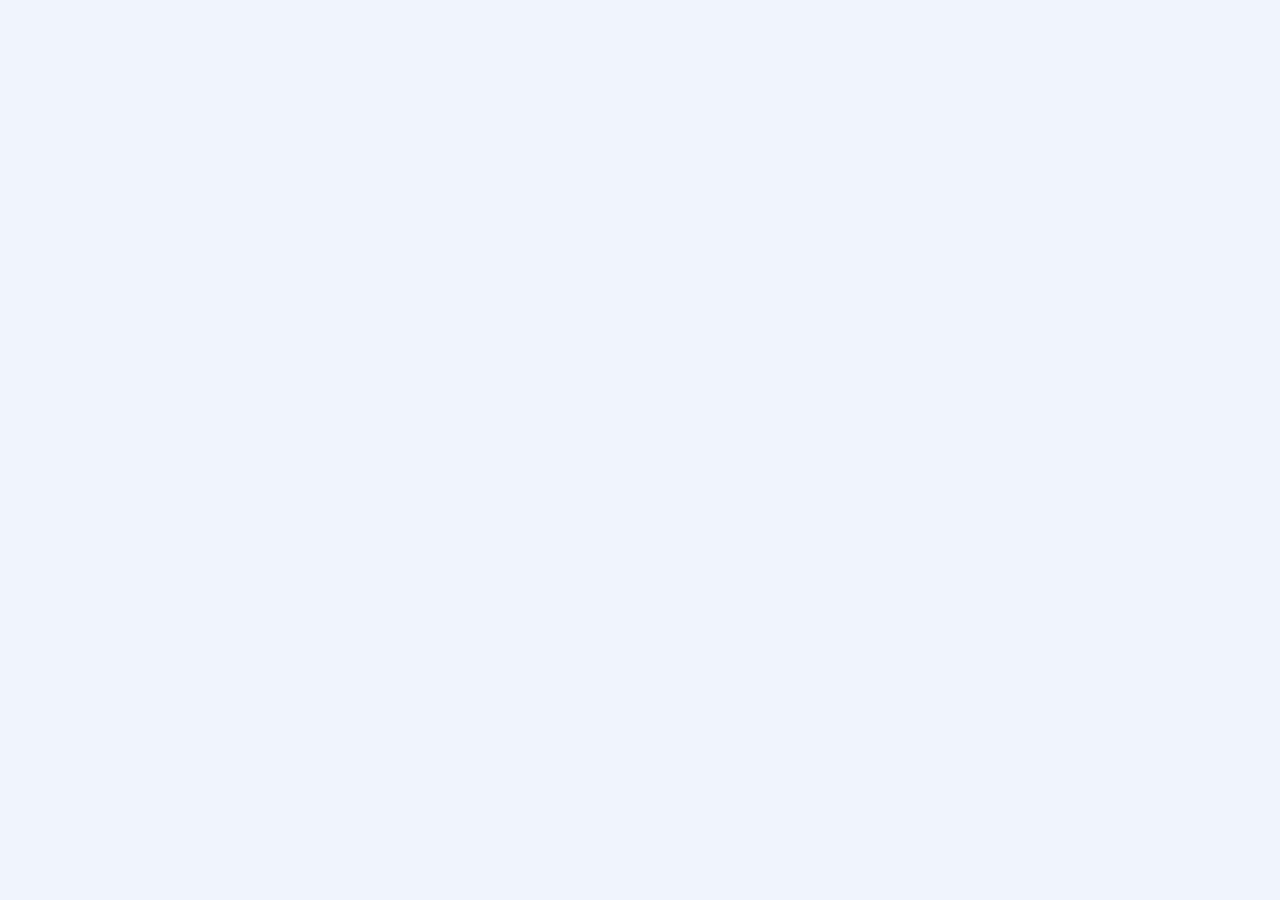
==== merchant/dashboard.html @ 5c1650fa "Add frontend: landing, subscriber portal, merchant dashboard, ops console + deploy notes for test.pr" ====
<!DOCTYPE html>
<html lang="en">
<head>
<meta charset="UTF-8">
<meta name="viewport" content="width=device-width, initial-scale=1">
<title>Merchant Dashboard — SBC</title>
<link rel="stylesheet" href="../assets/css/app.css">
</head>
<body>
<script src="../assets/js/common.js"></script>
<script>
(function () {
  const { $, $$, esc, fmtMoney, fmtDate, api, toast, riskBadge, statusBadge, requireRole, shell, roles } = window.SBC;
  const user = requireRole('merchant', 'ops');
  if (!user) return;

  roles.merchant = { kpis: viewKpis, churn: viewChurn, forecast: viewForecast, dunning: viewDunning, subs: viewSubs };

  /* ---------------- 📊 Overview ---------------- */
  async function viewKpis() {
    const V = $('#view');
    V.innerHTML = '<h1>Overview</h1>';
    const s = await api('admin.php?action=summary');
    V.insertAdjacentHTML('beforeend',
      '<div class="kpis">' +
      kpi('Active subscribers', s.active_subscribers) +
      kpi('MRR', fmtMoney(s.mrr)) +
      kpi('Paid this month', fmtMoney(s.paid_this_month)) +
      kpi('At-risk (churn ≥ 60)', s.at_risk, 'warn') +
      kpi('Dunning subjects', s.dunning_subjects, 'danger') +
      kpi('To ship this cycle', s.to_ship_this_cycle) +
      '</div>');
    const rev = await api('admin.php?action=revenue');
    const max = Math.max(1, ...rev.map(r => +r.total));
    V.insertAdjacentHTML('beforeend',
      '<div class="card"><h2>Revenue (last 6 months)</h2><div class="progress">' +
      rev.map(r => '<div style="width:100%"><div class="bar" title="' + fmtMoney(r.total) + ' (' + r.count + ' payments)" style="height:' + Math.round((r.total / max) * 80) + 'px"></div><div class="bar-label">' + esc(r.ym.slice(5)) + '</div></div>').join('') +
      '</div></div>');
  }
  function kpi(label, value, tone) {
    return '<div class="kpi"><div class="label">' + label + '</div><div class="value" style="color:' + (tone === 'danger' ? 'var(--danger)' : tone === 'warn' ? 'var(--warn)' : '') + '">' + value + '</div></div>';
  }

  /* ---------------- ⚠️ Churn Alerts ---------------- */
  async function viewChurn() {
    const V = $('#view');
    V.innerHTML = '<div class="page-head"><div><h1>Churn Prediction Alerts</h1><div class="sub">Scores 0–100 per subscriber. AI (free Colab/Ollama) with automatic rule-based fallback when the tunnel is down.</div></div>' +
      '<div class="inline"><select id="churn-filter"><option value="">All risk levels</option><option value="high">High</option><option value="medium">Medium</option><option value="low">Low</option></select>' +
      '<button class="btn btn-primary" id="churn-run">🤖 Score all now</button></div></div>';
    const wrap = document.createElement('div');
    V.appendChild(wrap);
    async function render() {
      const risk = $('#churn-filter').value;
      const rows = await api('churn.php?action=list' + (risk ? '&risk=' + risk : ''));
      wrap.innerHTML = '<div class="card table-wrap"><table><thead><tr><th>Subscriber</th><th>Plan</th><th>Score</th><th>Risk</th><th>Source</th><th>Signal</th><th>Status</th></tr></thead><tbody>' +
        (rows.length ? rows.map(r => {
          let f = {};
          try { f = JSON.parse(r.features_json || '{}'); } catch {}
          return '<tr><td><b>' + esc(r.subscriber_name) + '</b><br><span class="muted mono">' + esc(r.subscriber_email) + '</span></td>' +
          '<td>' + esc(r.plan_name) + '</td>' +
          '<td><b>' + r.score + '</b>/100</td><td>' + riskBadge(r.risk) + '</td>' +
          '<td><span class="badge ' + (r.source === 'ai' ? 'brand' : 'muted') + '">' + esc(r.source) + '</span></td>' +
          '<td class="muted mono" style="font-size:11px">opens<u>' + (f.opens_30d ?? '?') + '</u> skips<u>' + (f.skips_90d ?? '?') + '</u> fails<u>' + (f.failed_payments ?? '?') + '</u> pymtUpd<u>' + (f.payment_updates_90d ?? '?') + '</u> login<u>' + (f.last_login_days ?? '?') + '</u>d</td>' +
          '<td>' + statusBadge(r.status) + '</td></tr>';
        }).join('') : '<tr><td colspan="7"><div class="empty">No scores yet — click “Score all now”.</div></td></tr>') + '</tbody></table></div>';
    }
    $('#churn-filter').addEventListener('change', render);
    $('#churn-run').addEventListener('click', async () => {
      $('#churn-run').disabled = true; $('#churn-run').textContent = 'Scoring… (AI may take ~10s each)';
      try { const r = await api('churn.php?action=score_all', { method: 'POST' }); toast('Scored ' + r.scored + ' subscribers', 'ok'); await render(); }
      catch (e) { toast(e.message, 'err'); }
      $('#churn-run').disabled = false; $('#churn-run').textContent = '🤖 Score all now';
    });
    render();
  }

  /* ---------------- 📦 Inventory Forecast ---------------- */
  async function viewForecast() {
    const V = $('#view');
    V.innerHTML = '<div class="page-head"><div><h1>Inventory Forecast</h1><div class="sub">Projected boxes per plan from active subs, growth, churn & skip rates + safety stock.</div></div></div>' +
      '<div class="card inline" style="gap:14px"><div class="field" style="width:160px"><label>Months ahead</label><input type="number" id="f-months" value="6" min="1" max="12"></div>' +
      '<div class="field" style="width:160px"><label>Safety stock %</label><input type="number" id="f-safety" value="10" min="0" max="50"></div>' +
      '<button class="btn btn-primary" id="f-run" style="margin-top:20px">Calculate forecast</button></div><div id="f-out"></div>';
    $('#f-run').addEventListener('click', async () => {
      const q = 'action=forecast&months=' + $('#f-months').value + '&safety=' + $('#f-safety').value;
      try {
        const r = await api('forecast.php?' + q);
        $('#f-out').innerHTML =
          '<div class="note">Assumptions: skip rate <b>' + esc(r.assumptions.skip_rate) + '</b> · safety <b>' + esc(r.assumptions.safety_stock) + '</b> · growth ' + esc(r.assumptions.growth_mode) + ' · churn ' + esc(r.assumptions.churn_mode) + '</div>' +
          r.plans.map(p => '<div class="card"><h2>' + esc(p.plan) + ' <span class="badge brand">' + p.active_subs + ' active</span>' +
          ' <span class="badge muted">growth ' + p.growth_rate + '%</span> <span class="badge muted">churn ' + p.churn_rate + '%</span> <span class="badge muted">skip ' + p.skip_rate + '%</span></h2>' +
          '<div class="table-wrap"><table><thead><tr><th>Month</th><th>Active subs</th><th>Expected boxes</th><th>Order quantity (+safety)</th></tr></thead><tbody>' +
          p.projection.map(m => '<tr><td>' + esc(m.month) + '</td><td>' + m.active_subs + '</td><td>' + m.expected_boxes + '</td><td><b>' + m.ordered_qty + '</b> units</td></tr>').join('') +
          '</tbody></table></div></div>').join('');
      } catch (e) { toast(e.message, 'err'); }
    });
    $('#f-run').click();
  }

  /* ---------------- 💳 Payment Recovery (Dunning) ---------------- */
  async function viewDunning() {
    const V = $('#view');
    V.innerHTML = '<div class="page-head"><div><h1>Failed Payment Recovery</h1><div class="sub">3-stage sequence: email (day 2) · email (day 5) · SMS (day 8) — then the box is skipped.</div></div>' +
      '<button class="btn btn-primary" id="dun-run">⚡ Run sequence for all subjects</button></div>';
    const wrap = document.createElement('div');
    V.appendChild(wrap);
    async function render() {
      const rows = await api('dunning.php?action=subjects');
      wrap.innerHTML = '<div class="card table-wrap"><table><thead><tr><th>Subscriber</th><th>Plan</th><th>Failed</th><th>Days</th><th>Reason</th><th>Stage</th><th>Next</th></tr></thead><tbody>' +
        (rows.length ? rows.map(r => '<tr><td><b>' + esc(r.subscriber_name) + '</b><br><span class="muted mono">' + esc(r.email || r.subscriber_email) + '</span><br><span class="muted mono">' + esc(r.phone || '') + '</span></td>' +
          '<td>' + esc(r.plan_name) + '</td><td>' + fmtDate(r.last_failed_at) + '</td><td><b>' + r.days_since_failure + '</b></td><td class="mono">' + esc(r.failure_reason || '—') + '</td>' +
          '<td>' + (r.stage_reached ? '<span class="badge brand">stage ' + r.stage_reached + '/3</span>' : '<span class="badge muted">not started</span>') + '</td>' +
          '<td>' + (r.next_stage && r.next_stage.fired ? '<span class="badge danger">due now</span>' : (r.next_stage ? '<span class="badge muted">in ' + r.next_stage.due_in_days + 'd</span>' : '<span class="badge ok">complete</span>')) + '</td></tr>').join('') :
          '<tr><td colspan="7"><div class="empty">No active dunning subjects 🎉</div></td></tr>') + '</tbody></table></div>' +
        '<div class="card"><h2>Notification log (last 50)</h2><div class="mono" style="font-size:11.5px;max-height:220px;overflow:auto" id="dun-log">Loading…</div></div>';
      const log = await api('dunning.php?action=log').catch(() => []);
      $('#dun-log').innerHTML = log.length ? log.slice().reverse().map(e => esc(JSON.stringify(e)) + '<br>').join('') : '<span class="muted">Nothing sent yet — run the sequence.</span>';
    }
    $('#dun-run').addEventListener('click', async () => {
      try { const r = await api('dunning.php?action=run', { method: 'POST', body: {} }); toast('Sent ' + r.sent.length + ' stage(s)', 'ok'); render(); }
      catch (e) { toast(e.message, 'err'); }
    });
    render();
  }

  /* ---------------- 🧑 Subscribers ---------------- */
  async function viewSubs() {
    const V = $('#view');
    V.innerHTML = '<div class="page-head"><div><h1>Subscribers</h1></div><input id="sub-q" placeholder="Search name / email / plan…" style="max-width:280px"></div><div id="sub-out"></div>';
    async function render() {
      const q = $('#sub-q').value;
      const d = await api('admin.php?action=subscribers' + (q ? '&q=' + encodeURIComponent(q) : ''));
      $('#sub-out').innerHTML = '<div class="card table-wrap"><table><thead><tr><th>Subscriber</th><th>Plan</th><th>Status</th><th>Next charge</th><th>Churn</th><th>Last payment</th><th>Address</th></tr></thead><tbody>' +
        (d.rows.length ? d.rows.map(r => '<tr><td><b>' + esc(r.subscriber_name) + '</b><br><span class="muted mono">' + esc(r.subscriber_email) + '</span></td>' +
          '<td>' + esc(r.plan_name) + ' ' + fmtMoney(r.plan_price) + '</td><td>' + statusBadge(r.status) + '</td><td>' + fmtDate(r.next_charge_at) + '</td>' +
          '<td>' + (r.churn_score !== null ? '<b>' + r.churn_score + '</b> ' + riskBadge(r.churn_risk) : '<span class="badge muted">—</span>') + '</td>' +
          '<td>' + (r.last_payment === 'succeeded' ? '<span class="badge ok">paid</span>' : r.last_payment === 'failed' ? '<span class="badge danger">failed</span>' : '<span class="badge muted">—</span>') + '</td>' +
          '<td class="muted" style="font-size:12px">' + esc(r.address || '—') + (r.address_validated ? ' <span class="badge ok">✓</span>' : ' <span class="badge warn">unvalidated</span>') + '</td></tr>').join('') :
          '<tr><td colspan="7"><div class="empty">No subscribers match.</div></td></tr>') + '</tbody></table></div><p class="muted">Page 1 of ' + Math.max(1, Math.ceil(d.total / d.per)) + ' · ' + d.total + ' subscriptions</p>';
    }
    $('#sub-q').addEventListener('input', () => setTimeout(render, 300));
    render();
  }

  shell('merchant', 'kpis');
  viewKpis();
})();
---- assets/css/app.css ----
/* SBC Subscription Box — shared UI */
:root {
  --bg: #f1f5f9; --card: #ffffff; --line: #e2e8f0;
  --ink: #0f172a; --muted: #64748b;
  --brand: #4f46e5; --brand-dark: #4338ca; --brand-soft: #eef2ff;
  --danger: #dc2626; --danger-soft: #fef2f2;
  --ok: #16a34a; --ok-soft: #f0fdf4;
  --warn: #d97706; --warn-soft: #fffbeb;
  --radius: 12px; --shadow: 0 1px 3px rgba(15,23,42,.08), 0 4px 14px rgba(15,23,42,.05);
}
* { box-sizing: border-box; margin: 0; padding: 0; }
html, body { height: 100%; }
body { font: 14px/1.5 -apple-system, BlinkMacSystemFont, "Segoe UI", Roboto, "Helvetica Neue", Arial, sans-serif; color: var(--ink); background: var(--bg); }
a { color: var(--brand); text-decoration: none; }
h1 { font-size: 20px; } h2 { font-size: 16px; } h3 { font-size: 14px; }
code { background: var(--brand-soft); padding: 1px 5px; border-radius: 5px; font-size: 12px; }

/* ---------- Layout ---------- */
.app { display: grid; grid-template-columns: 232px 1fr; min-height: 100vh; }
.sidebar { background: #0f172a; color: #cbd5e1; padding: 18px 12px; display: flex; flex-direction: column; gap: 4px; position: sticky; top: 0; height: 100vh; }
.brand { display: flex; align-items: center; gap: 10px; color: #fff; font-weight: 700; font-size: 15px; padding: 6px 10px 18px; }
.brand .logo { width: 30px; height: 30px; border-radius: 8px; background: var(--brand); display: grid; place-items: center; font-size: 15px; }
.sidebar .nav-item { display: flex; align-items: center; gap: 10px; padding: 9px 10px; border-radius: 8px; color: #cbd5e1; cursor: pointer; border: 0; background: none; font-size: 13.5px; width: 100%; text-align: left; }
.sidebar .nav-item:hover { background: #1e293b; color: #fff; }
.sidebar .nav-item.active { background: var(--brand); color: #fff; }
.sidebar .spacer { flex: 1; }
.user-chip { border-top: 1px solid #1e293b; padding: 12px 10px 4px; font-size: 12px; }
.user-chip b { color: #fff; display: block; font-size: 13px; }
.main { padding: 22px 26px 60px; max-width: 1180px; }
.page-head { display: flex; align-items: center; justify-content: space-between; gap: 12px; margin: 4px 0 18px; flex-wrap: wrap; }
.page-head .sub { color: var(--muted); font-size: 13px; margin-top: 2px; }

/* ---------- Cards / grids ---------- */
.card { background: var(--card); border: 1px solid var(--line); border-radius: var(--radius); box-shadow: var(--shadow); padding: 18px; margin-bottom: 16px; }
.card h2 { margin-bottom: 12px; }
.kpis { display: grid; grid-template-columns: repeat(auto-fit, minmax(170px, 1fr)); gap: 12px; margin-bottom: 16px; }
.kpi { background: var(--card); border: 1px solid var(--line); border-radius: var(--radius); box-shadow: var(--shadow); padding: 14px 16px; }
.kpi .label { color: var(--muted); font-size: 12px; text-transform: uppercase; letter-spacing: .4px; }
.kpi .value { font-size: 22px; font-weight: 700; margin-top: 4px; }
.kpi .hint { font-size: 11.5px; color: var(--muted); margin-top: 2px; }
.grid-2 { display: grid; grid-template-columns: 1fr 1fr; gap: 16px; }
@media (max-width: 860px) { .grid-2 { grid-template-columns: 1fr; } .app { grid-template-columns: 1fr; } .sidebar { position: static; height: auto; flex-direction: row; flex-wrap: wrap; align-items: center; } .sidebar .nav-item { width: auto; } .sidebar .spacer { display: none; } }

/* ---------- Tables ---------- */
table { width: 100%; border-collapse: collapse; font-size: 13px; }
th { text-align: left; color: var(--muted); font-weight: 600; font-size: 11.5px; text-transform: uppercase; letter-spacing: .4px; padding: 8px 10px; border-bottom: 1px solid var(--line); }
td { padding: 9px 10px; border-bottom: 1px solid var(--line); vertical-align: top; }
tr:hover td { background: #f8fafc; }
.table-wrap { overflow-x: auto; }
.empty { color: var(--muted); text-align: center; padding: 26px 0; font-size: 13px; }

/* ---------- Badges ---------- */
.badge { display: inline-block; padding: 2px 9px; border-radius: 999px; font-size: 11.5px; font-weight: 600; white-space: nowrap; }
.badge.ok { background: var(--ok-soft); color: var(--ok); }
.badge.warn { background: var(--warn-soft); color: var(--warn); }
.badge.danger { background: var(--danger-soft); color: var(--danger); }
.badge.brand { background: var(--brand-soft); color: var(--brand); }
.badge.muted { background: #f1f5f9; color: var(--muted); }
.risk-high { background: var(--danger-soft); color: var(--danger); }
.risk-medium { background: var(--warn-soft); color: var(--warn); }
.risk-low { background: var(--ok-soft); color: var(--ok); }

/* ---------- Buttons / forms ---------- */
.btn { display: inline-flex; align-items: center; gap: 6px; border: 1px solid var(--line); background: var(--card); color: var(--ink); padding: 8px 14px; border-radius: 9px; font-size: 13px; font-weight: 600; cursor: pointer; transition: .12s; }
.btn:hover { border-color: #cbd5e1; background: #f8fafc; }
.btn-primary { background: var(--brand); border-color: var(--brand); color: #fff; }
.btn-primary:hover { background: var(--brand-dark); border-color: var(--brand-dark); }
.btn-danger { background: var(--danger); border-color: var(--danger); color: #fff; }
.btn-danger:hover { opacity: .9; }
.btn-ghost { background: none; border-color: transparent; color: var(--brand); }
.btn-sm { padding: 4px 10px; font-size: 12px; border-radius: 7px; }
.btn:disabled { opacity: .5; cursor: not-allowed; }
.field { margin-bottom: 12px; }
.field label { display: block; font-size: 12px; font-weight: 600; color: var(--muted); margin-bottom: 5px; }
input, select, textarea { width: 100%; padding: 8px 11px; border: 1px solid var(--line); border-radius: 8px; font-size: 13.5px; background: #fff; color: var(--ink); }
input:focus, select:focus, textarea:focus { outline: 2px solid var(--brand-soft); border-color: var(--brand); }
.inline { display: flex; gap: 8px; align-items: center; flex-wrap: wrap; }

/* ---------- Modal / toast ---------- */
.modal-backdrop { position: fixed; inset: 0; background: rgba(15,23,42,.45); display: grid; place-items: center; z-index: 50; }
.modal { background: #fff; border-radius: 14px; padding: 22px; width: min(420px, 92vw); box-shadow: 0 20px 60px rgba(0,0,0,.25); }
.modal h2 { margin-bottom: 14px; }
.tabs { display: flex; gap: 6px; border-bottom: 1px solid var(--line); margin-bottom: 18px; overflow-x: auto; }
.tab { padding: 9px 14px; font-size: 13px; font-weight: 600; color: var(--muted); cursor: pointer; border: 0; background: none; border-bottom: 2px solid transparent; white-space: nowrap; }
.tab.active { color: var(--brand); border-bottom-color: var(--brand); }
.toast-wrap { position: fixed; bottom: 18px; right: 18px; display: flex; flex-direction: column; gap: 8px; z-index: 99; }
.toast { background: #0f172a; color: #fff; padding: 10px 16px; border-radius: 10px; font-size: 13px; box-shadow: var(--shadow); animation: rise .2s ease; max-width: 340px; }
.toast.err { background: var(--danger); }
.toast.ok { background: var(--ok); }
@keyframes rise { from { opacity: 0; transform: translateY(8px); } }

/* ---------- Misc ---------- */
.progress { display: flex; gap: 3px; align-items: flex-end; height: 90px; }
.progress .bar { flex: 1; background: var(--brand); border-radius: 4px 4px 0 0; min-height: 2px; }
.bar-label { font-size: 10.5px; color: var(--muted); text-align: center; margin-top: 4px; }
.shop-grid { display: grid; grid-template-columns: repeat(auto-fill, minmax(190px, 1fr)); gap: 12px; }
.shop-item { border: 1px solid var(--line); border-radius: var(--radius); padding: 14px; background: #fff; display: flex; flex-direction: column; gap: 6px; }
.shop-item .price { font-weight: 700; color: var(--brand); }
.muted { color: var(--muted); }
.mono { font-family: ui-monospace, SFMono-Regular, Menlo, monospace; font-size: 12px; }
.note { background: var(--brand-soft); color: var(--brand-dark); border-radius: 8px; padding: 8px 12px; font-size: 12.5px; margin: 8px 0; }
.note.warn { background: var(--warn-soft); color: var(--warn); }
.landing { max-width: 640px; margin: 0 auto; padding: 70px 22px; }
.landing .logo-lg { width: 64px; height: 64px; border-radius: 16px; background: var(--brand); color: #fff; display: grid; place-items: center; font-size: 28px; font-weight: 800; margin-bottom: 22px; }
.role-grid { display: grid; grid-template-columns: repeat(auto-fit, minmax(180px, 1fr)); gap: 12px; margin: 24px 0; }
.role-card { border: 1px solid var(--line); background: #fff; border-radius: var(--radius); padding: 18px; cursor: pointer; box-shadow: var(--shadow); transition: .12s; }
.role-card:hover { border-color: var(--brand); transform: translateY(-2px); }
.role-card .emoji { font-size: 26px; }
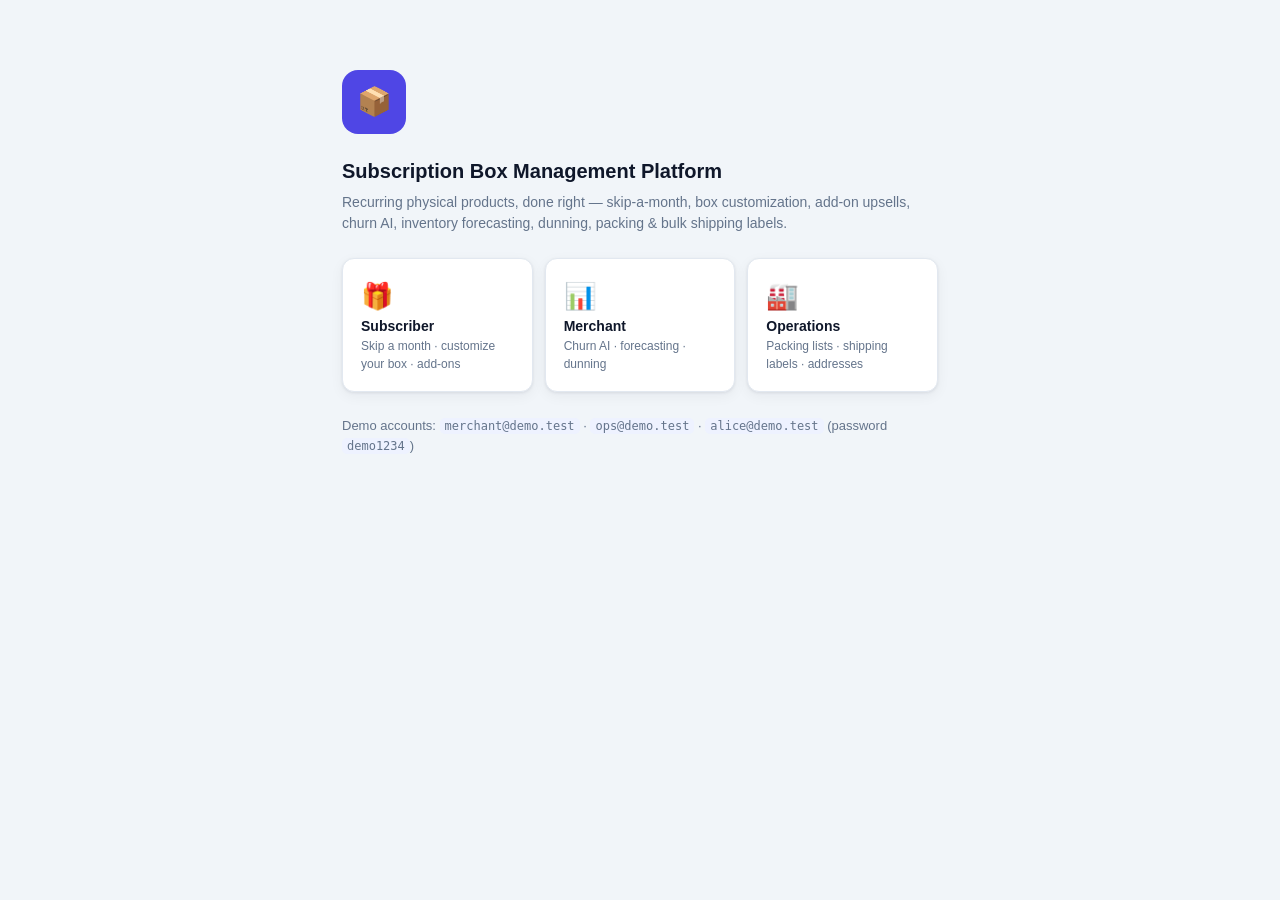
==== commit 816b0976: "Fix empty dashboards: restore missing </script></body></html> on merchant, ops and subscriber pages " ====
--- a/merchant/dashboard.html
+++ b/merchant/dashboard.html
@@ -3,14 +3,15 @@
 <head>
 <meta charset="UTF-8">
 <meta name="viewport" content="width=device-width, initial-scale=1">
-<title>Merchant Dashboard — SBC</title>
-<link rel="stylesheet" href="../assets/css/app.css">
+<title>Merchant Dashboard — Studio Pro</title>
+<!-- BUMP ?v=... on every deploy: Hostinger serves assets with 7-day cache -->
+<link rel="stylesheet" href="../assets/css/app.css?v=20260925">
 </head>
 <body>
-<script src="../assets/js/common.js"></script>
+<script src="../assets/js/common.js?v=20260925"></script>
 <script>
 (function () {
-  const { $, $$, esc, fmtMoney, fmtDate, api, toast, riskBadge, statusBadge, requireRole, shell, roles } = window.SBC;
+  const { $, $$, esc, fmtMoney, fmtDate, api, toast, riskBadge, statusBadge, requireRole, shell, roles } = window.SP;
   const user = requireRole('merchant', 'ops');
   if (!user) return;
 
@@ -144,4 +145,7 @@
 
   shell('merchant', 'kpis');
   viewKpis();
-})();+})();
+</script>
+</body>
+</html>
--- a/assets/css/app.css
+++ b/assets/css/app.css
@@ -1,4 +1,4 @@
-/* SBC Subscription Box — shared UI */
+/* Studio Pro Subscription Box — shared UI */
 :root {
   --bg: #f1f5f9; --card: #ffffff; --line: #e2e8f0;
   --ink: #0f172a; --muted: #64748b;
